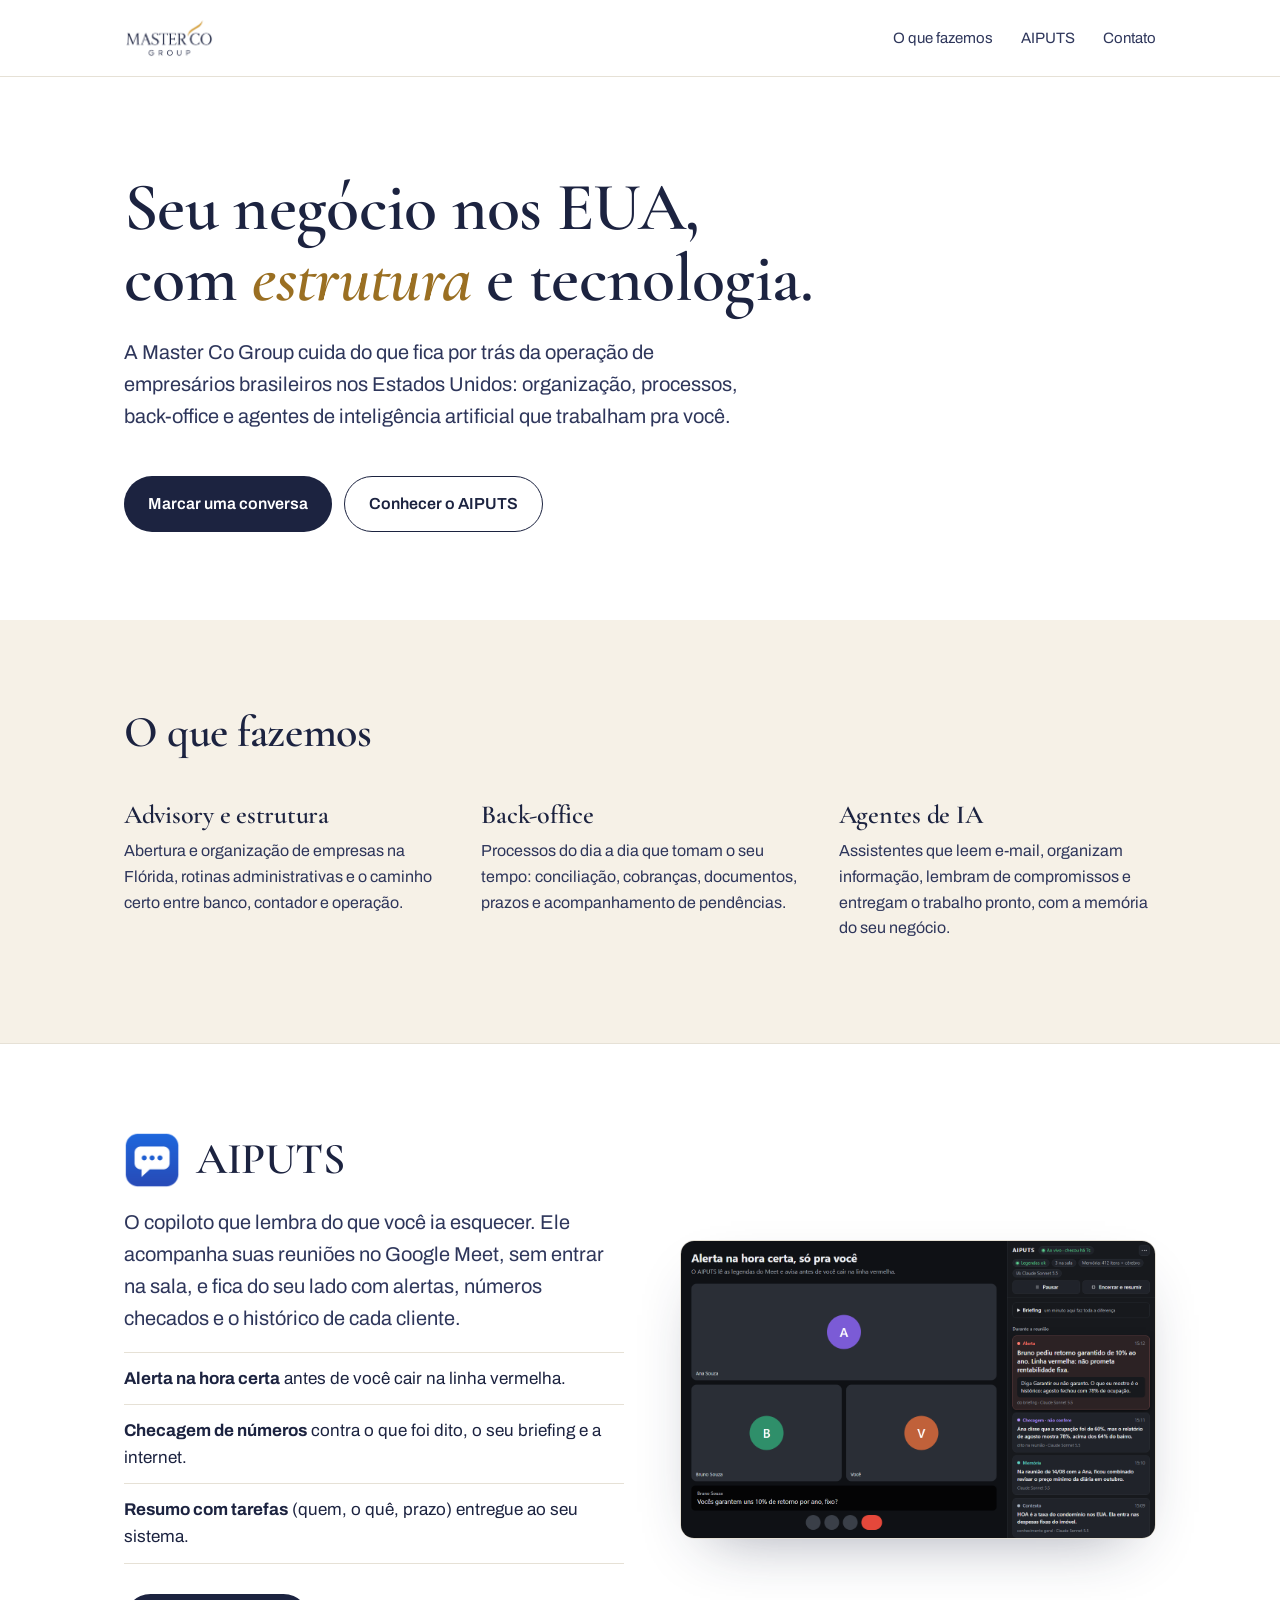
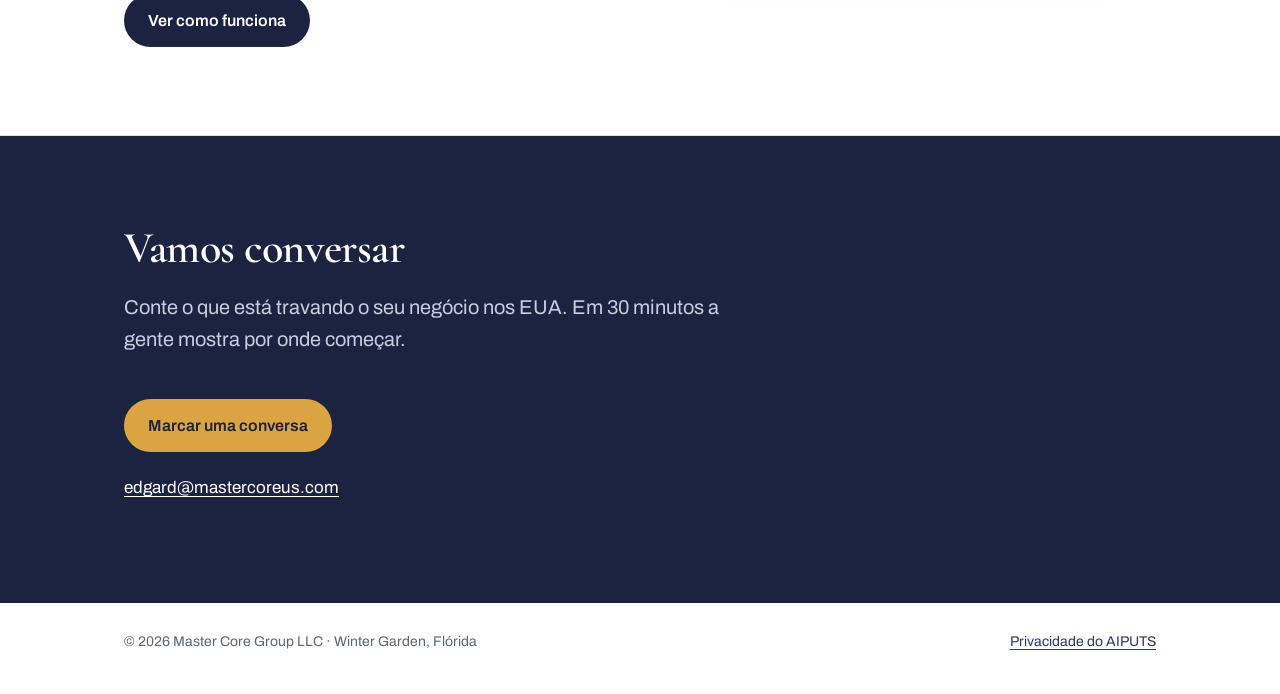
==== index.html @ 3708d966 "Site institucional Master Core + AIPUTS e politica de privacidade Co-Authored-By: Claude Opus 5.5 <n" ====
<!doctype html>
<html lang="pt-BR">
<head>
<meta charset="utf-8">
<meta name="viewport" content="width=device-width, initial-scale=1">
<title>Master Co Group: negócios nos EUA com estrutura e tecnologia</title>
<meta name="description" content="Advisory, back-office e automação com IA para empresários brasileiros nos Estados Unidos. Criadores do AIPUTS, o copiloto de reuniões.">
<link rel="icon" href="/assets/aiputs-128.png">
<link rel="preconnect" href="https://fonts.googleapis.com"><link rel="preconnect" href="https://fonts.gstatic.com" crossorigin>
<link href="https://fonts.googleapis.com/css2?family=Cormorant+Garamond:ital,wght@0,500;0,600;0,700;1,500&family=Archivo:wght@400;500;600;700&family=Fragment+Mono&display=swap" rel="stylesheet">
<link rel="stylesheet" href="/assets/site.css">
</head>
<body>
<header class="top">
  <div class="wrap">
    <a href="/" aria-label="Master Co Group, início"><img src="/assets/logo.png" alt="Master Co Group"></a>
    <nav>
      <a href="#o-que-fazemos" class="hide-sm">O que fazemos</a>
      <a href="/aiputs/">AIPUTS</a>
      <a href="#contato">Contato</a>
    </nav>
  </div>
</header>

<main>
  <section class="hero">
    <div class="wrap">
      <h1>Seu negócio nos EUA,<br>com <em>estrutura</em> e tecnologia.</h1>
      <p class="lead">A Master Co Group cuida do que fica por trás da operação de empresários brasileiros nos Estados Unidos: organização, processos, back-office e agentes de inteligência artificial que trabalham pra você.</p>
      <div class="ctas">
        <a class="cta" href="https://calendar.app.google/c2jsZHmTpwUzQwAJA">Marcar uma conversa</a>
        <a class="cta ghost" href="/aiputs/">Conhecer o AIPUTS</a>
      </div>
    </div>
  </section>

  <section class="block cream" id="o-que-fazemos">
    <div class="wrap">
      <h2>O que fazemos</h2>
      <div class="grid3">
        <div>
          <h3>Advisory e estrutura</h3>
          <p>Abertura e organização de empresas na Flórida, rotinas administrativas e o caminho certo entre banco, contador e operação.</p>
        </div>
        <div>
          <h3>Back-office</h3>
          <p>Processos do dia a dia que tomam o seu tempo: conciliação, cobranças, documentos, prazos e acompanhamento de pendências.</p>
        </div>
        <div>
          <h3>Agentes de IA</h3>
          <p>Assistentes que leem e-mail, organizam informação, lembram de compromissos e entregam o trabalho pronto, com a memória do seu negócio.</p>
        </div>
      </div>
    </div>
  </section>

  <section class="block" id="aiputs">
    <div class="wrap split">
      <div>
        <div class="product-head"><img src="/assets/aiputs-128.png" alt=""><h2>AIPUTS</h2></div>
        <p class="lead">O copiloto que lembra do que você ia esquecer. Ele acompanha suas reuniões no Google Meet, sem entrar na sala, e fica do seu lado com alertas, números checados e o histórico de cada cliente.</p>
        <ul class="list">
          <li><b>Alerta na hora certa</b> antes de você cair na linha vermelha.</li>
          <li><b>Checagem de números</b> contra o que foi dito, o seu briefing e a internet.</li>
          <li><b>Resumo com tarefas</b> (quem, o quê, prazo) entregue ao seu sistema.</li>
        </ul>
        <div class="ctas"><a class="cta" href="/aiputs/">Ver como funciona</a></div>
      </div>
      <img class="shot" src="/assets/aiputs-alerta.png" alt="Painel do AIPUTS ao lado de uma reunião, mostrando um alerta de linha vermelha" loading="lazy">
    </div>
  </section>

  <section class="block contact" id="contato">
    <div class="wrap">
      <h2>Vamos conversar</h2>
      <p class="lead">Conte o que está travando o seu negócio nos EUA. Em 30 minutos a gente mostra por onde começar.</p>
      <div class="ctas">
        <a class="cta" href="https://calendar.app.google/c2jsZHmTpwUzQwAJA">Marcar uma conversa</a>
      </div>
      <p style="margin-top:22px"><a href="mailto:edgard@mastercoreus.com">edgard@mastercoreus.com</a></p>
    </div>
  </section>
</main>

<footer>
  <div class="wrap">
    <span>© 2026 Master Core Group LLC · Winter Garden, Flórida</span>
    <span><a href="/aiputs/privacidade/">Privacidade do AIPUTS</a></span>
  </div>
</footer>
</body>
</html>
---- assets/site.css ----
/* Master Co Group: site institucional. Marca da proposta (29/09/2026):
   papel branco, tinta marinho, dourado só como acento, serifa do logotipo nos títulos. */
:root {
  --paper: #ffffff; --cream: #f6f1e7; --ink: #1c2340; --navy: #2e365b; --soft: #5f6477;
  --gold: #d9a441; --gold-deep: #9a6f22; --rule: #e6e1d6;
  --serif: "Cormorant Garamond", Georgia, serif;
  --sans: "Archivo", system-ui, -apple-system, "Segoe UI", sans-serif;
  --mono: "Fragment Mono", ui-monospace, monospace;
  --wrap: 1080px;
}
* { box-sizing: border-box; }
html { scroll-behavior: smooth; }
body { margin: 0; background: var(--paper); color: var(--ink); font: 17px/1.6 var(--sans); -webkit-font-smoothing: antialiased; }
::selection { background: color-mix(in srgb, var(--gold) 35%, transparent); }
a { color: var(--navy); text-underline-offset: 3px; text-decoration-thickness: 1px; }
a:hover { color: var(--gold-deep); }
:focus-visible { outline: 2px solid var(--gold); outline-offset: 3px; border-radius: 4px; }
.wrap { max-width: var(--wrap); margin: 0 auto; padding: 0 24px; }

/* topo */
.top { border-bottom: 1px solid var(--rule); }
.top .wrap { display: flex; align-items: center; justify-content: space-between; height: 76px; }
.top img { height: 40px; width: auto; display: block; }
.top nav { display: flex; gap: 28px; font-size: 15px; }
.top nav a { text-decoration: none; color: var(--navy); }
.top nav a:hover { color: var(--gold-deep); }

/* títulos */
h1, h2, h3 { font-family: var(--serif); font-weight: 600; color: var(--ink); letter-spacing: -0.01em; text-wrap: balance; }
h1 { font-size: clamp(42px, 6vw, 68px); line-height: 1.04; margin: 0; }
h2 { font-size: clamp(32px, 4vw, 44px); line-height: 1.1; margin: 0 0 18px; }
h3 { font-size: 26px; line-height: 1.15; margin: 0 0 8px; }
p { margin: 0 0 14px; }
.lead { font-size: 20px; color: var(--navy); max-width: 620px; }
.muted { color: var(--soft); }

/* hero */
.hero { padding: 96px 0 88px; }
.hero h1 em { font-style: italic; color: var(--gold-deep); }
.hero .lead { margin-top: 22px; }
.cta { display: inline-flex; align-items: center; gap: 10px; margin-top: 30px; padding: 14px 24px; border-radius: 999px;
  background: var(--ink); color: #fff; text-decoration: none; font-weight: 600; font-size: 16px; transition: background .2s; }
.cta:hover { background: var(--navy); color: #fff; }
.cta.ghost { background: none; color: var(--ink); border: 1px solid var(--ink); }
.cta.ghost:hover { background: var(--cream); color: var(--ink); }
.ctas { display: flex; flex-wrap: wrap; gap: 12px; }

/* seções */
section.block { padding: 88px 0; border-top: 1px solid var(--rule); }
section.cream { background: var(--cream); border-top: 0; }
.grid3 { display: grid; grid-template-columns: repeat(3, 1fr); gap: 40px; margin-top: 44px; }
.grid3 .num { font-family: var(--mono); font-size: 13px; color: var(--gold-deep); margin-bottom: 10px; }
.grid3 p { color: var(--navy); font-size: 16px; }
.split { display: grid; grid-template-columns: 1.05fr 1fr; gap: 56px; align-items: center; }
.shot { width: 100%; border-radius: 14px; border: 1px solid var(--rule); box-shadow: 0 24px 60px -30px rgba(28, 35, 64, .45); display: block; }
.list { list-style: none; padding: 0; margin: 18px 0 0; }
.list li { padding: 12px 0; border-top: 1px solid var(--rule); }
.list li:last-child { border-bottom: 1px solid var(--rule); }
.list b { color: var(--ink); }
.product-head { display: flex; align-items: center; gap: 16px; margin-bottom: 18px; }
.product-head img { width: 56px; height: 56px; border-radius: 14px; }
.product-head h2 { margin: 0; }

/* contato */
.contact { background: var(--ink); color: #e8eaf2; }
.contact h2 { color: #fff; }
.contact .lead { color: #c9cde0; }
.contact .cta { background: var(--gold); color: var(--ink); }
.contact .cta:hover { background: #e7b65a; color: var(--ink); }
.contact a { color: #fff; }

/* rodapé */
footer { padding: 28px 0 40px; font-size: 14px; color: var(--soft); }
footer .wrap { display: flex; flex-wrap: wrap; gap: 10px 28px; justify-content: space-between; }

/* texto longo (política) */
.doc { max-width: 720px; padding: 64px 24px 80px; margin: 0 auto; }
.doc h1 { font-size: clamp(36px, 5vw, 50px); }
.doc h2 { font-size: 28px; margin: 40px 0 10px; }
.doc li { margin-bottom: 8px; }
.doc hr { border: 0; border-top: 1px solid var(--rule); margin: 56px 0; }

@media (max-width: 860px) {
  .top nav { gap: 18px; font-size: 14px; }
  .hero { padding: 64px 0 56px; }
  .grid3, .split { grid-template-columns: 1fr; gap: 32px; }
  section.block { padding: 64px 0; }
}
@media (max-width: 520px) {
  .top nav a.hide-sm { display: none; }
  .top img { height: 32px; }
}
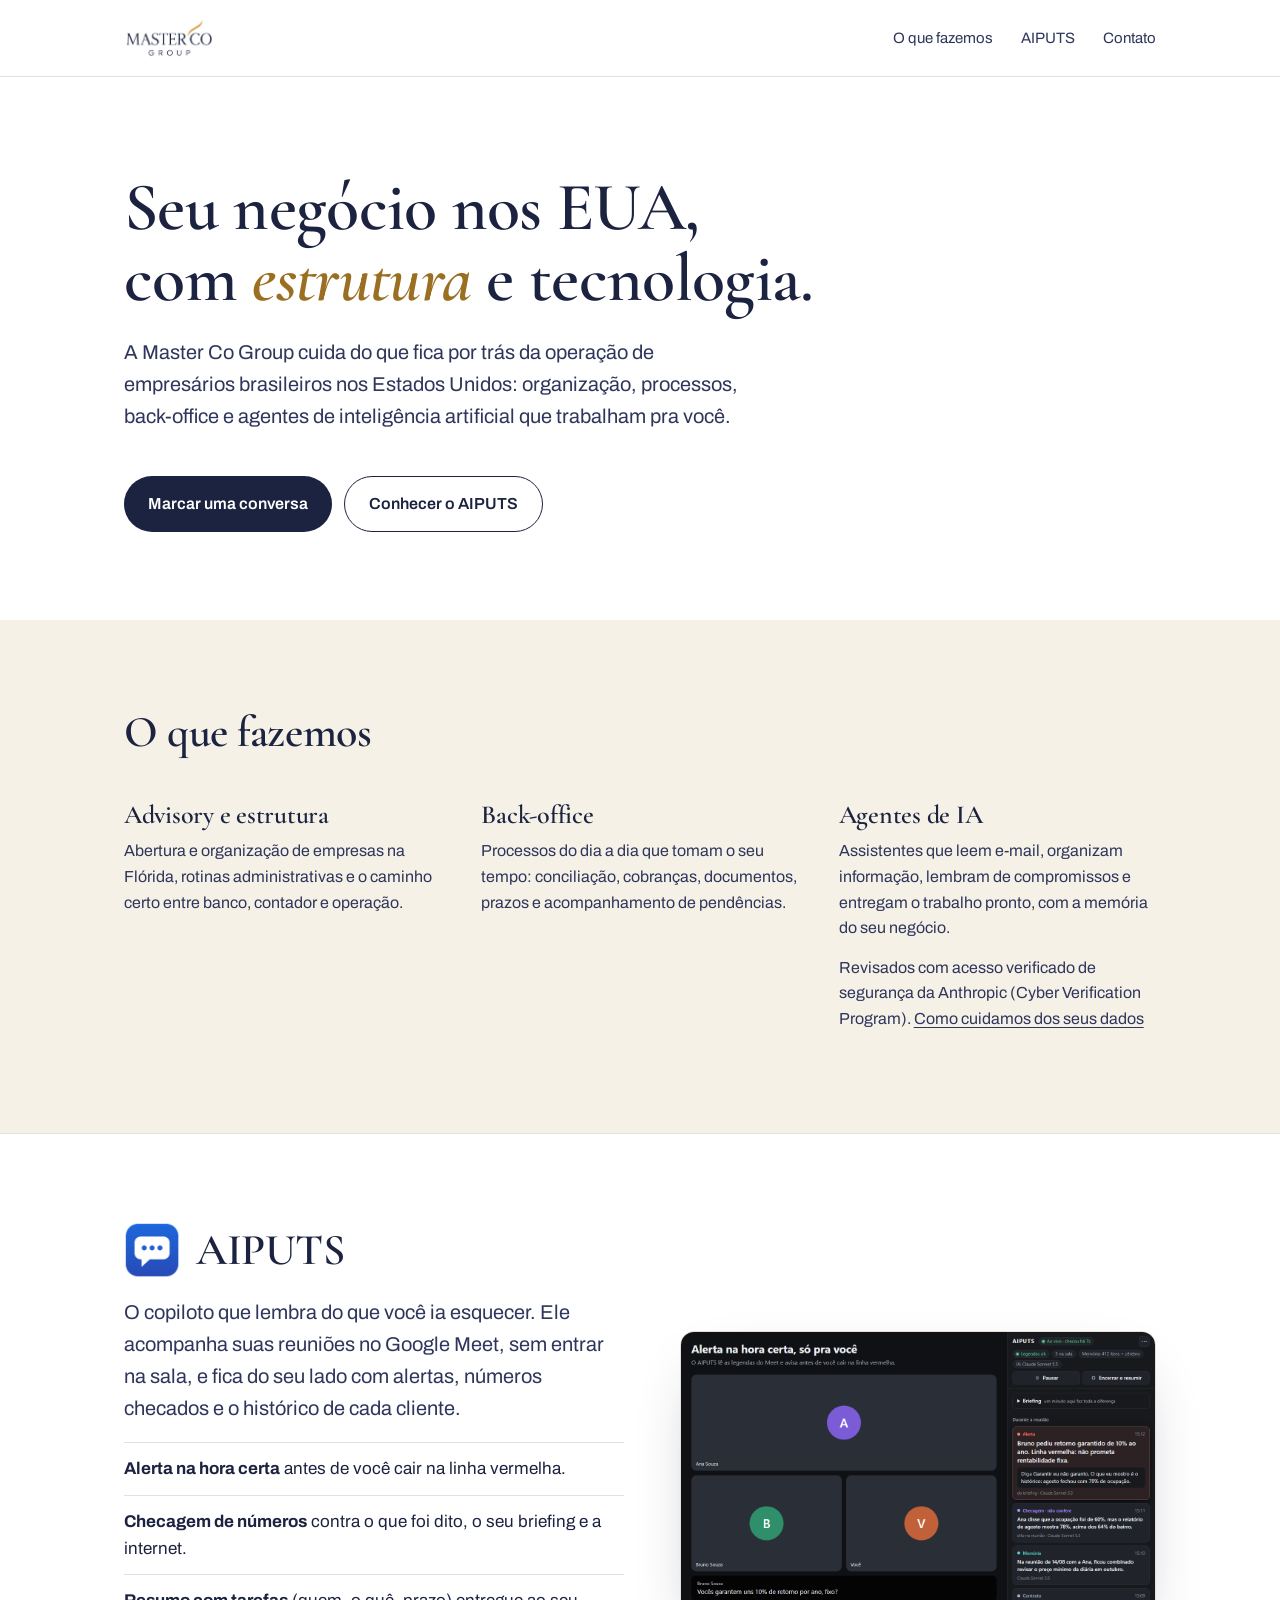
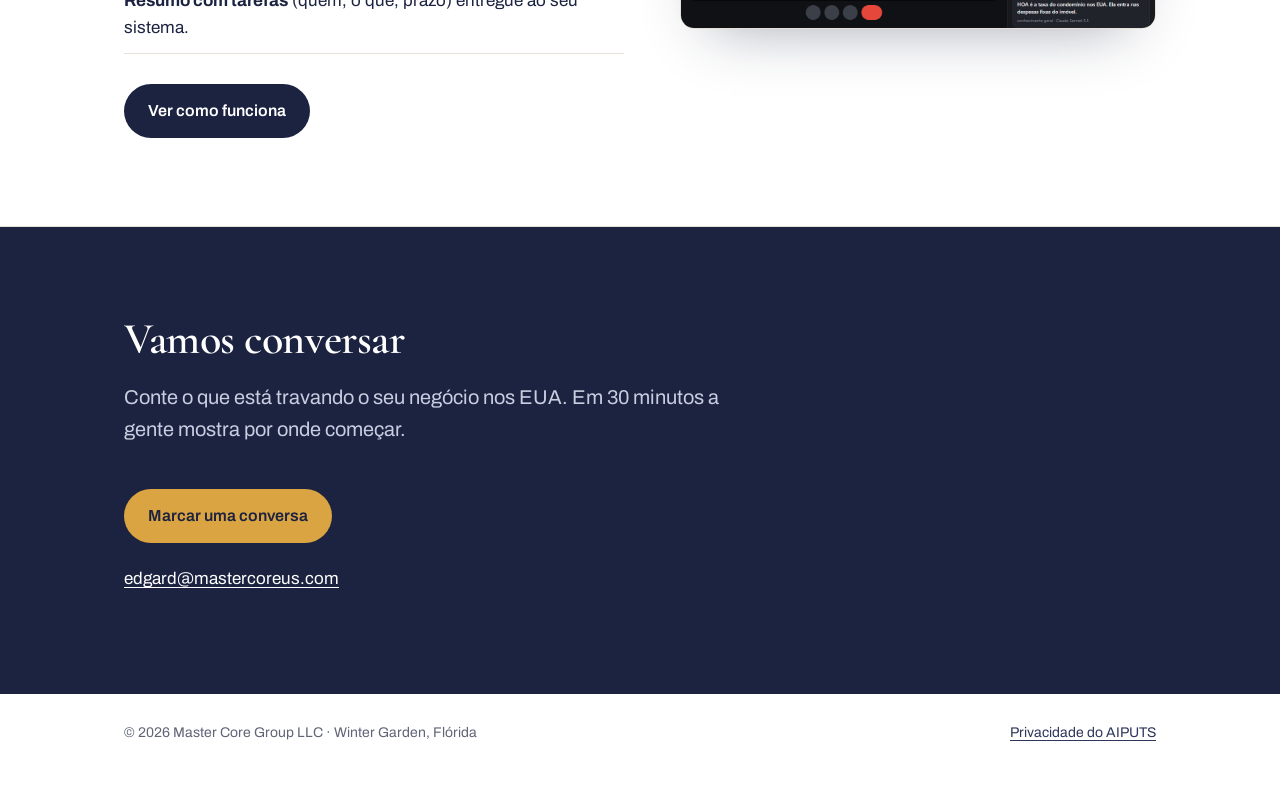
==== commit 1ac5c7ae: "Seguranca: selo Cyber Verification Program (Anthropic) + linha na home Co-Authored-By: Claude Opus 5" ====
--- a/index.html
+++ b/index.html
@@ -49,6 +49,7 @@
         <div>
           <h3>Agentes de IA</h3>
           <p>Assistentes que leem e-mail, organizam informação, lembram de compromissos e entregam o trabalho pronto, com a memória do seu negócio.</p>
+          <p>Revisados com acesso verificado de segurança da Anthropic (Cyber Verification Program). <a href="/security/">Como cuidamos dos seus dados</a></p>
         </div>
       </div>
     </div>
